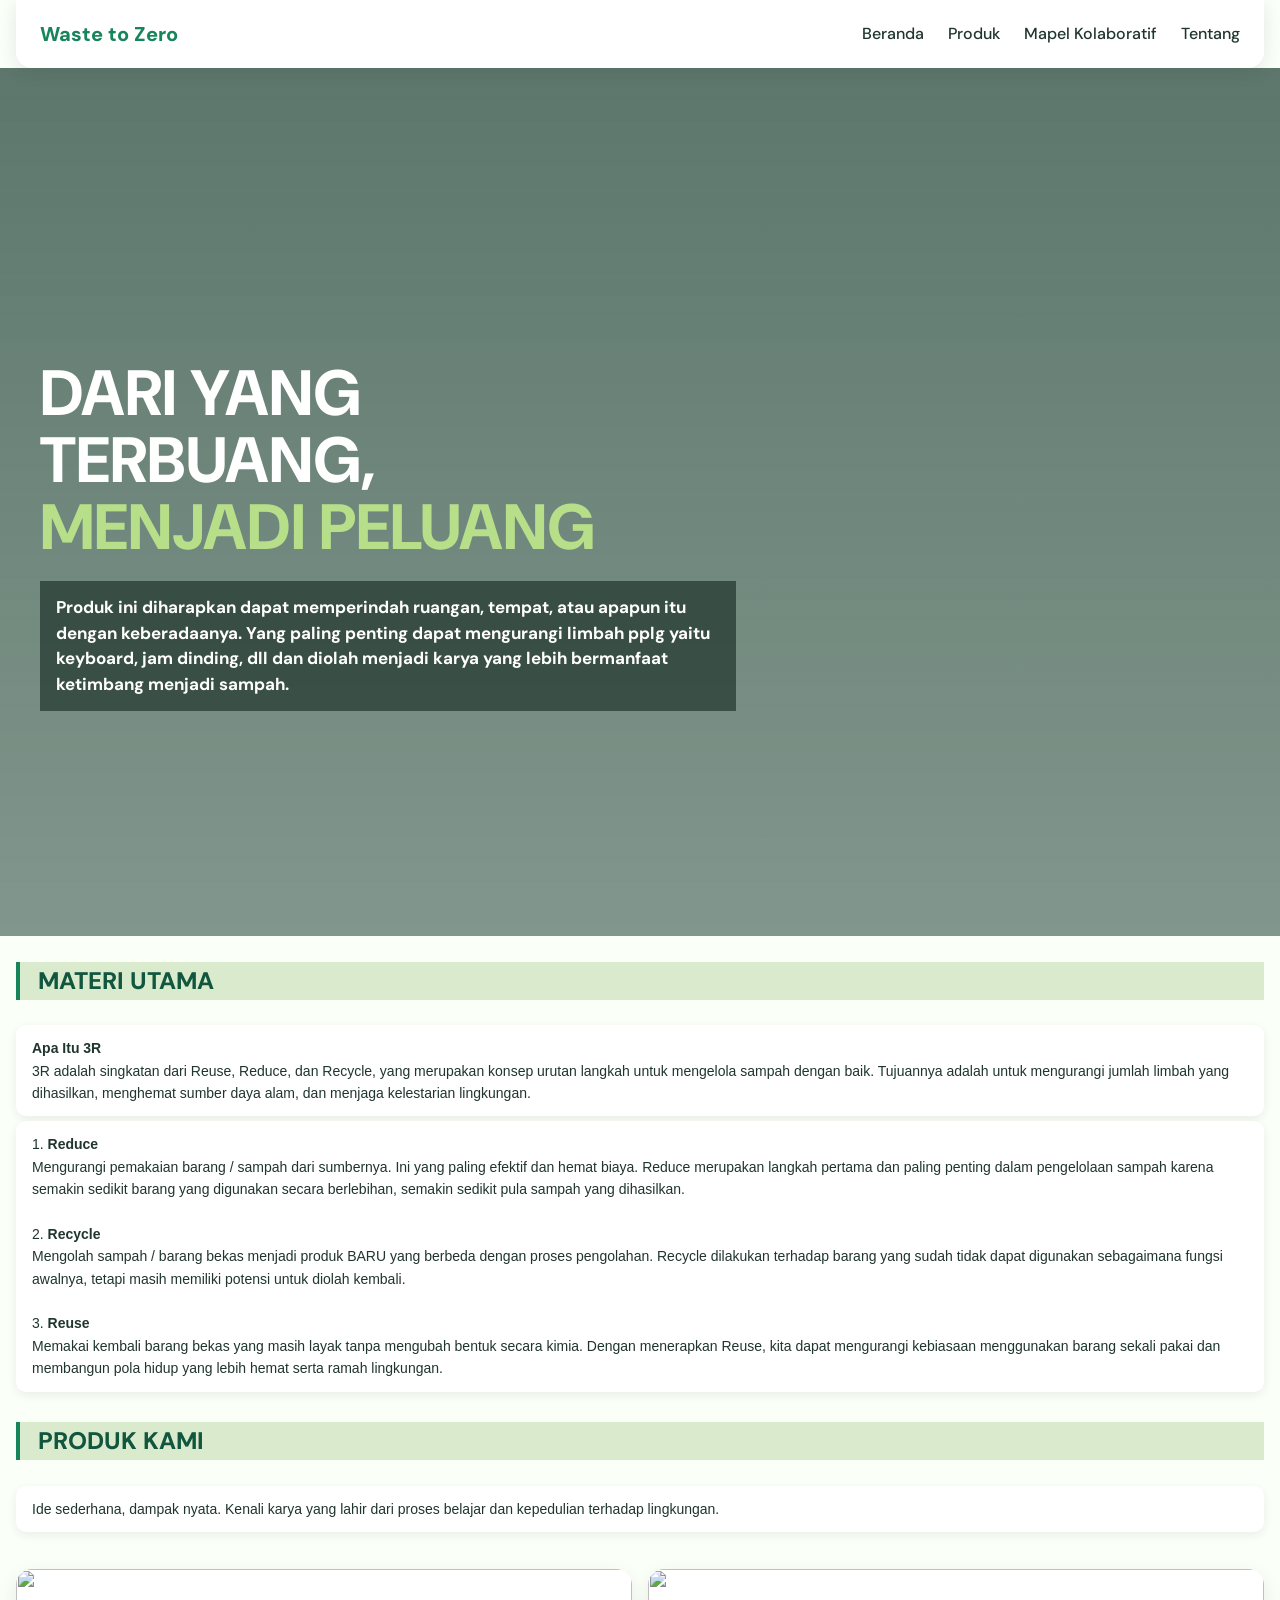
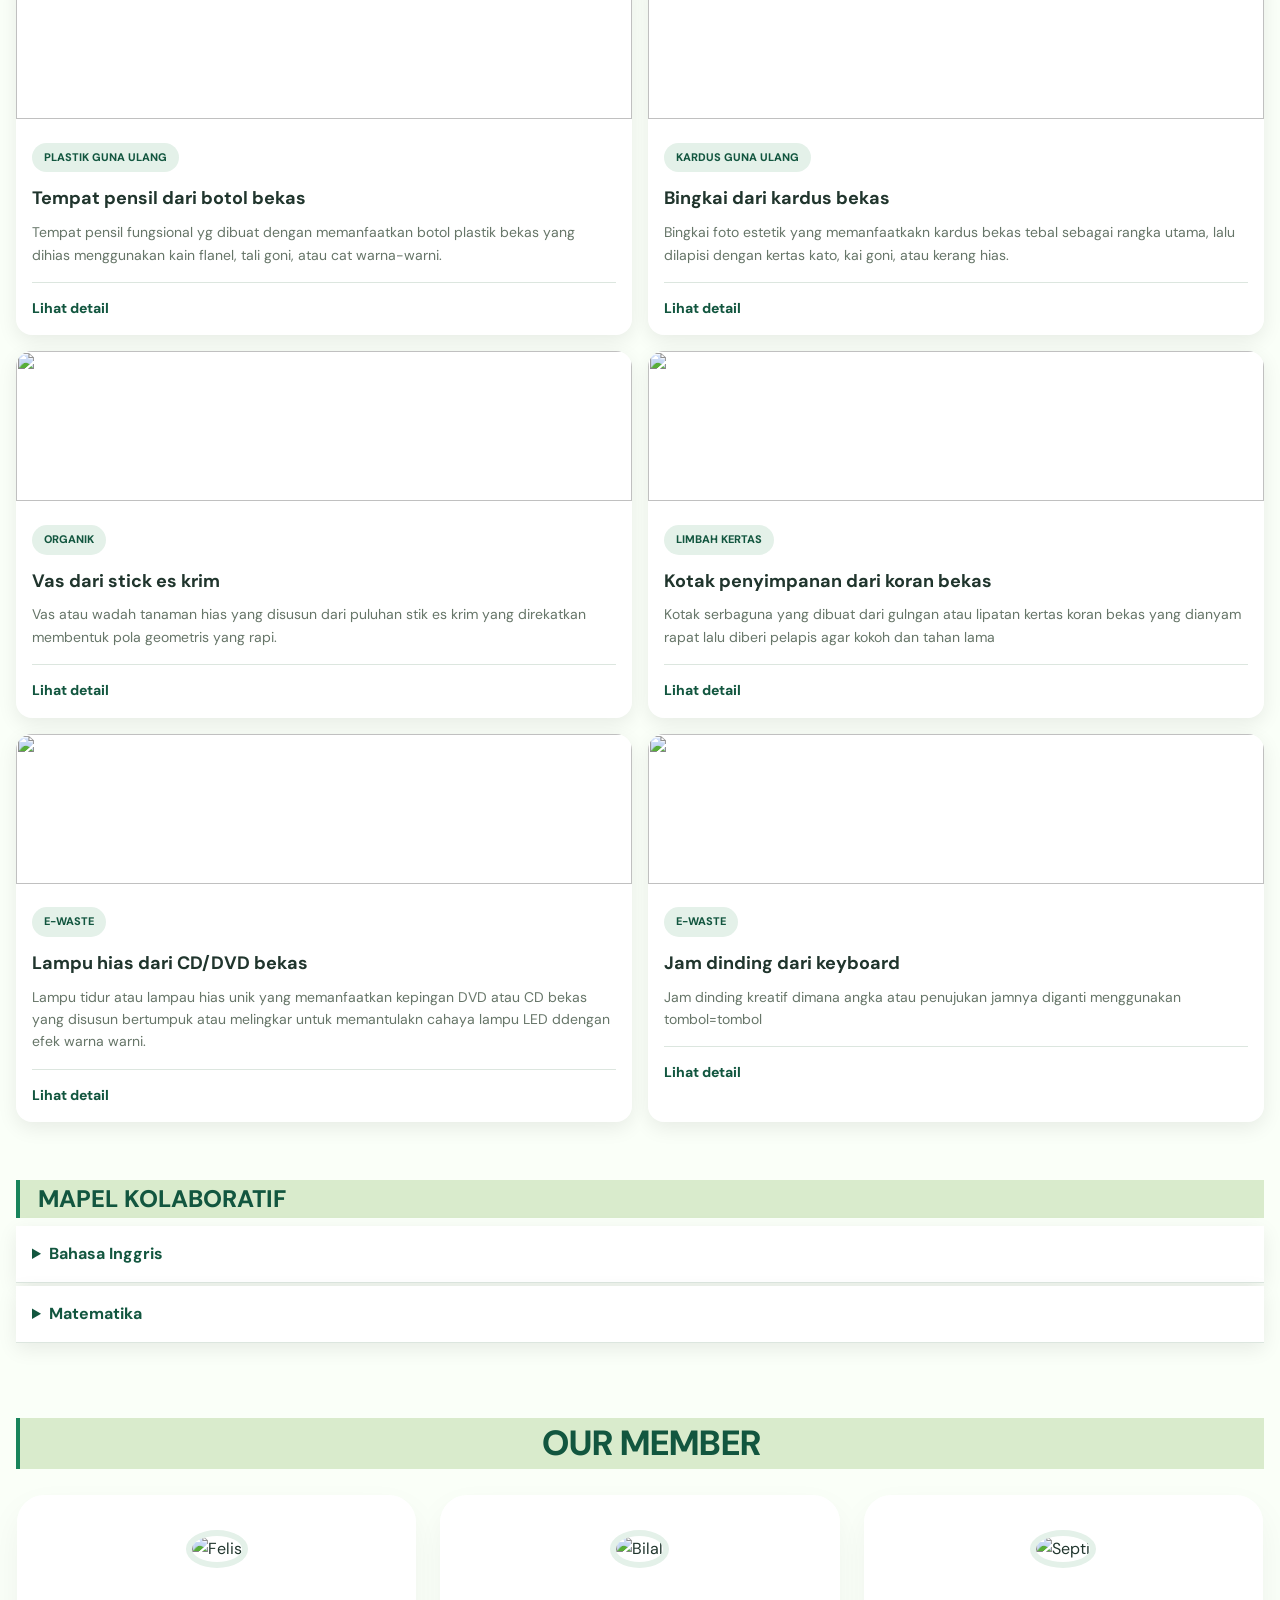
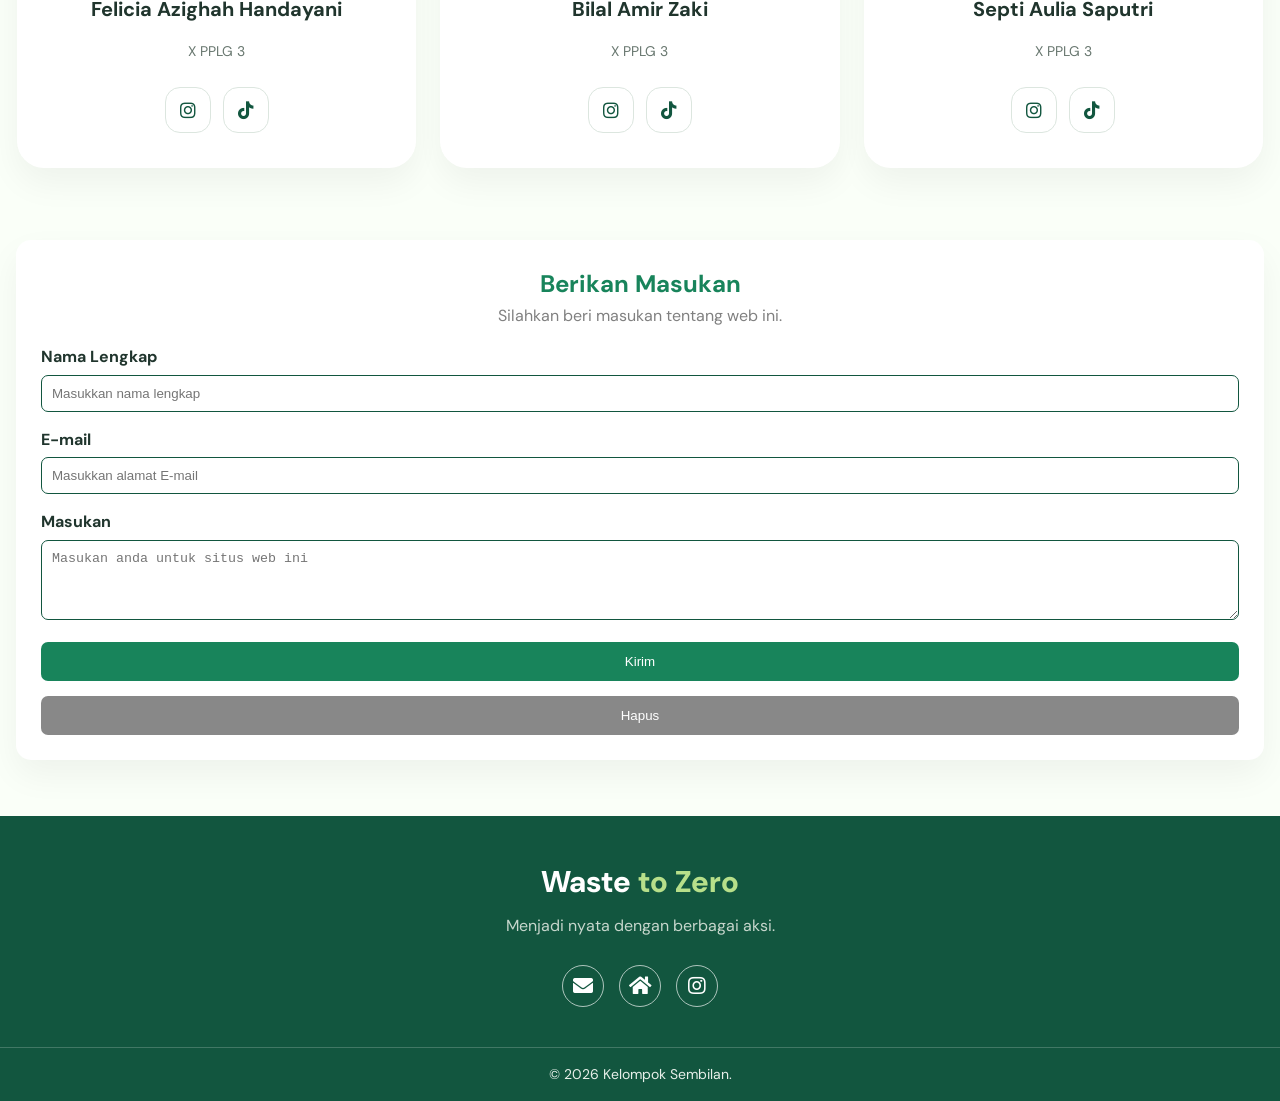
==== index.html @ c9c98bb6 "Add files via upload" ====
<!DOCTYPE html>
<html lang="en">
<head>
    <meta charset="UTF-8">
    <meta name="viewport" content="width=device-width, initial-scale=1.0">
    <title>Waste to Zero</title>
    <link rel="preconnect" href="https://fonts.googleapis.com">
    <link rel="preconnect" href="https://fonts.gstatic.com" crossorigin>
    <link href="https://fonts.googleapis.com/css2?family=DM+Sans:wght@400;500;600;700;800&display=swap" rel="stylesheet">
    <link rel="stylesheet" href="https://cdnjs.cloudflare.com/ajax/libs/font-awesome/5.15.4/css/all.min.css">
    <link rel="stylesheet" href="style.css">
</head>
<body>
    <header class="site-header">
        <div class="logo">Waste to Zero</div>
        <nav class="nav">
            <a href="#home" class="nav-link">Beranda</a>
            <a href="#product" class="nav-link">Produk</a>
            <a href="#collab" class="nav-link">Mapel Kolaboratif</a>
            <a href="#about" class="nav-link">Tentang</a>
        </nav>
    </header>
    <main id="home" class="hook">
        <h1><br>DARI YANG <br>TERBUANG,<br><span>MENJADI PELUANG</span></h1>
        <br><br>
        <p><b>
            Produk ini diharapkan dapat memperindah ruangan, tempat, atau apapun itu dengan keberadaanya. Yang paling penting dapat mengurangi limbah pplg yaitu keyboard, jam dinding, dll dan diolah menjadi karya yang lebih bermanfaat ketimbang menjadi sampah.</b>
        </p>
        <br><br>
    </main>
    <br>
    <div>
        <div>
            <h1 class="titles">Materi utama</h1><br>
            <div class="tigaer-text-border">
                <dt><b>Apa Itu 3R</b></dt>
                <dd>3R adalah singkatan dari Reuse, Reduce, dan Recycle, yang merupakan konsep urutan langkah untuk mengelola sampah dengan baik. Tujuannya adalah untuk mengurangi jumlah limbah yang dihasilkan, menghemat sumber daya alam, dan menjaga kelestarian lingkungan.</dd>
            </div>
        </div>
        <div class="tigaer-text-border">
            <ol>
                <li><b>Reduce</b>
                    <p>Mengurangi pemakaian barang / sampah dari sumbernya. Ini yang paling efektif dan hemat biaya. Reduce merupakan langkah pertama dan paling penting dalam pengelolaan sampah karena semakin sedikit barang yang digunakan secara berlebihan, semakin sedikit pula sampah yang dihasilkan.</p>
                </li>
                <br>
                <li><b>Recycle</b>
                    <p>Mengolah sampah / barang bekas menjadi produk BARU yang berbeda dengan proses pengolahan. Recycle dilakukan terhadap barang yang sudah tidak dapat digunakan sebagaimana fungsi awalnya, tetapi masih memiliki potensi untuk diolah kembali.</p>
                </li>
                <br>
                <li><b>Reuse</b>
                   <p> Memakai kembali barang bekas yang masih layak tanpa mengubah bentuk secara kimia. Dengan menerapkan Reuse, kita dapat mengurangi kebiasaan menggunakan barang sekali pakai dan membangun pola hidup yang lebih hemat serta ramah lingkungan.</p>
                </li>
            </ol>
        </div>
    </div><br>
    
    <h1 class="titles">Produk kami</h1><br>
    <p class="tigaer-text-border">Ide sederhana, dampak nyata. Kenali karya yang lahir dari proses belajar dan kepedulian terhadap lingkungan.</p>
    <div id="product" class="produk">
            <div class="kartu">
                <img class="foto" src="assets/images/WhatsApp Image 2026-11-05 at 10.11.34.jpeg" alt="">
                <div class="isi">
                    <span class="label">Plastik guna ulang</span>
                    <h2>Tempat pensil dari botol bekas</h2>
                    <p>Tempat pensil fungsional yg dibuat dengan memanfaatkan botol plastik bekas yang dihias menggunakan kain flanel, tali goni, atau cat warna-warni.</p>
                    <a href="#pensil" class="open-btn">Lihat detail</a>
                </div>
            </div>
            <div id="pensil" class="overlay">
            <div class="popup-window">
                <h2>Tempat Pensil dari Botol Bekas</h2>
                <p>Tempat pensil fungsional yang dibuat dari botol plastik bekas, lalu dihias dengan kertas warna, kain flanel, tali goni, atau cat warna-warni.</p>
                <h3>A. Alat</h3>
                <p>Gunting dan penggaris.</p>
                <h3>B. Bahan</h3>
                <p>Botol plastik bekas, kertas warna, dan lem.</p>
                <h3>C. Langkah Kerja</h3>
                <ol>
                    <li>Cuci botol hingga bersih.</li>
                    <li>Potong botol sesuai ukuran tempat pensil.</li>
                    <li>Lapisi botol dengan kertas warna.</li>
                    <li>Hias sesuai keinginan. Tempat pensil siap digunakan.</li>
                </ol>
                <h3>D. Rincian Biaya</h3>
                <table class="cost-table">
                    <tr><th>Jenis</th><th>Item</th><th>Harga</th></tr>
                    <tr><td>Alat</td><td>Gunting</td><td>Rp 0</td></tr>
                    <tr><td>Alat</td><td>Penggaris</td><td>Rp 0</td></tr>
                    <tr><td colspan="2">Total alat</td><td>Rp 0</td></tr>
                    <tr><td>Bahan</td><td>Botol plastik bekas</td><td>Rp 0</td></tr>
                    <tr><td>Bahan</td><td>Kertas warna</td><td>Rp 2.000</td></tr>
                    <tr><td>Bahan</td><td>Lem</td><td>Rp 3.000</td></tr>
                    <tr><td colspan="2">Total bahan</td><td>Rp 5.000</td></tr>
                </table>
                <table class="cost-table">
                    <tr><th>Estimasi</th><th>Harga</th></tr>
                    <tr><td>Alat</td><td>Rp 5.000</td></tr>
                    <tr><td>Bahan</td><td>Rp 5.000</td></tr>
                    <tr><td>Total modal</td><td>Rp 10.000</td></tr>
                    <tr><td>Harga jual</td><td>Rp 15.000</td></tr>
                    <tr><td>Laba</td><td>Rp 5.000</td></tr>
                </table>
                <a href="#product" class="close-text">Tutup</a>
                <a href="#product" class="close-btn" aria-label="Tutup">&times;</a>
            </div>
        </div>

        <div class="kartu">
            <img class="foto" src="assets/images/WhatsApp Image 2026-11-05 at 10.11.35.jpeg" alt="">
            <div class="isi">
                <span class="label">Kardus guna ulang</span>
                <h2>Bingkai dari kardus bekas</h2>
                <p>Bingkai foto estetik yang memanfaatkakn kardus bekas tebal sebagai rangka utama, lalu dilapisi dengan kertas kato, kai goni, atau kerang hias.</p>
                <a href="#bingkai">Lihat detail</a>
            </div>
        </div>
        <div id="bingkai" class="overlay">
            <div class="popup-window">
                <h2>Bingkai Foto dari Kardus Bekas</h2>
                <p>Bingkai foto estetik dengan kardus bekas tebal sebagai rangka, yang dapat dilapisi kertas kado atau kertas warna, kain goni, maupun hiasan lainnya.</p>
                <h3>A. Alat</h3>
                <p>Gunting, penggaris, dan pensil.</p>
                <h3>B. Bahan</h3>
                <p>Kardus bekas, kertas warna, lem, dan plastik bening bekas.</p>
                <h3>C. Langkah Kerja</h3>
                <ol>
                    <li>Gambar bentuk bingkai pada kardus, lalu potong sesuai pola.</li>
                    <li>Buat lubang di bagian tengah untuk foto.</li>
                    <li>Lapisi bingkai dengan kertas warna.</li>
                    <li>Pasang plastik bening dan foto. Bingkai siap digunakan.</li>
                </ol>
                <h3>D. Rincian Biaya</h3>
                <table class="cost-table">
                    <tr><th>Jenis</th><th>Item</th><th>Harga</th></tr>
                    <tr><td>Alat</td><td>Gunting</td><td>Rp 0</td></tr>
                    <tr><td>Alat</td><td>Penggaris</td><td>Rp 0</td></tr>
                    <tr><td>Alat</td><td>Pensil</td><td>Rp 0</td></tr>
                    <tr><td colspan="2">Total alat</td><td>Rp 0</td></tr>
                    <tr><td>Bahan</td><td>Kardus bekas</td><td>Rp 0</td></tr>
                    <tr><td>Bahan</td><td>Kertas warna</td><td>Rp 2.000</td></tr>
                    <tr><td>Bahan</td><td>Lem</td><td>Rp 3.000</td></tr>
                    <tr><td>Bahan</td><td>Plastik bekas</td><td>Rp 0</td></tr>
                    <tr><td colspan="2">Total bahan</td><td>Rp 5.000</td></tr>
                </table>
                <table class="cost-table">
                    <tr><th>Estimasi</th><th>Harga</th></tr>
                    <tr><td>Alat</td><td>Rp 5.000</td></tr>
                    <tr><td>Bahan</td><td>Rp 5.000</td></tr>
                    <tr><td>Total modal</td><td>Rp 10.000</td></tr>
                    <tr><td>Harga jual</td><td>Rp 15.000</td></tr>
                    <tr><td>Laba</td><td>Rp 5.000</td></tr>
                </table>
                <a href="#product" class="close-text">Tutup</a>
                <a href="#product" class="close-btn" aria-label="Tutup">&times;</a>
            </div>
        </div>
    
        <div class="kartu">
            <img class="foto" src="assets/images/WhatsApp Image 2026-11-05 at 10.11.36.jpeg" alt="">
            <div class="isi">
                <span class="label">organik</span>
                <h2>Vas dari stick es krim</h2>
                <p>Vas atau wadah tanaman hias yang disusun dari puluhan stik es krim yang direkatkan membentuk pola geometris yang rapi.</p>
                <a href="#stik">Lihat detail</a>
            </div>
        </div>
        <div id="stik" class="overlay">
            <div class="popup-window">
                <h2>Vas Bunga dari Stik Es Krim</h2>
                <p>Wadah tanaman hias yang dihias dengan stik es krim bekas, disusun berjajar membentuk pola rapi pada kaleng atau gelas bekas.</p>
                <h3>A. Alat</h3>
                <p>Gunting, lem tembak, penggaris, dan kuas.</p>
                <h3>B. Bahan</h3>
                <p>Stik es krim bekas, kaleng kecil atau gelas plastik bekas, cat warna, pita hias (opsional), dan lem tembak.</p>
                <h3>C. Langkah Kerja</h3>
                <ol>
                    <li>Bersihkan stik es krim dan wadah bekas.</li>
                    <li>Potong stik sesuai ukuran wadah jika diperlukan.</li>
                    <li>Tempel stik berjajar mengelilingi bagian luar wadah dengan lem.</li>
                    <li>Warnai dan hias pot, lalu tunggu hingga lem dan cat mengering.</li>
                </ol>
                <h3>D. Rincian Biaya</h3>
                <table class="cost-table">
                    <tr><th>Jenis</th><th>Item</th><th>Harga</th></tr>
                    <tr><td>Alat</td><td>Gunting, lem tembak, penggaris, kuas</td><td>Rp 0</td></tr>
                    <tr><td colspan="2">Total alat</td><td>Rp 0</td></tr>
                    <tr><td>Bahan</td><td>Stik es krim bekas</td><td>Rp 0</td></tr>
                    <tr><td>Bahan</td><td>Kaleng/gelas bekas</td><td>Rp 2.000</td></tr>
                    <tr><td>Bahan</td><td>Lem</td><td>Rp 3.000</td></tr>
                    <tr><td>Bahan</td><td>Plastik bening bekas</td><td>Rp 0</td></tr>
                    <tr><td colspan="2">Total bahan</td><td>Rp 5.000</td></tr>
                </table>
                <table class="cost-table">
                    <tr><th>Estimasi</th><th>Harga</th></tr>
                    <tr><td>Alat</td><td>Rp 3.000</td></tr>
                    <tr><td>Bahan</td><td>Rp 5.000</td></tr>
                    <tr><td>Total modal</td><td>Rp 8.000</td></tr>
                    <tr><td>Harga jual</td><td>Rp 15.000</td></tr>
                    <tr><td>Laba</td><td>Rp 7.000</td></tr>
                </table>
                <a href="#product" class="close-text">Tutup</a>
                <a href="#product" class="close-btn" aria-label="Tutup">&times;</a>
            </div>
        </div>

        <div class="kartu">
            <img class="foto" src="assets/images/WhatsApp Image 2026-11-05 at 10.11.35 (1).jpeg" alt="">
            <div class="isi">
                <span class="label">limbah kertas</span>
                <h2>Kotak penyimpanan dari koran bekas</h2>
                <p>Kotak serbaguna yang dibuat dari gulngan atau lipatan kertas koran bekas yang dianyam rapat lalu diberi pelapis agar kokoh dan tahan lama</p>
                <a href="#koran">Lihat detail</a>
            </div>
        </div>
        <div id="koran" class="overlay">
            <div class="popup-window">
                <h2>Kotak Penyimpanan dari Koran Bekas</h2>
                <p>Kotak serbaguna dari gulungan koran bekas yang dianyam rapat dan dilapisi agar kokoh dan tahan lama.</p>
                <h3>A. Alat</h3>
                <p>Gunting, penggaris, lem tembak, dan kuas.</p>
                <h3>B. Bahan</h3>
                <p>Koran bekas, lem putih, cat atau pernis, dan karton bekas untuk alas.</p>
                <h3>C. Langkah Kerja</h3>
                <ol>
                    <li>Potong koran menjadi beberapa bagian, lalu gulung menjadi stik kecil.</li>
                    <li>Susun dan anyam gulungan koran hingga membentuk kotak.</li>
                    <li>Rekatkan bagian-bagiannya dan pasang alas dari karton.</li>
                    <li>Lapisi dengan cat atau pernis, lalu keringkan.</li>
                </ol>
                <h3>D. Rincian Biaya</h3>
                <table class="cost-table">
                    <tr><th>Jenis</th><th>Item</th><th>Harga</th></tr>
                    <tr><td>Alat</td><td>Gunting</td><td>Rp 0</td></tr>
                    <tr><td>Alat</td><td>Kuas</td><td>Rp 0</td></tr>
                    <tr><td>Alat</td><td>Penggaris</td><td>Rp 0</td></tr>
                    <tr><td>Alat</td><td>Lem tembak</td><td>Rp 3.000</td></tr>
                    <tr><td colspan="2">Total alat</td><td>Rp 3.000</td></tr>
                    <tr><td>Bahan</td><td>Koran bekas</td><td>Rp 0</td></tr>
                    <tr><td>Bahan</td><td>Lem putih</td><td>Rp 2.000</td></tr>
                    <tr><td>Bahan</td><td>Cat</td><td>Rp 3.000</td></tr>
                    <tr><td>Bahan</td><td>Karton bekas</td><td>Rp 0</td></tr>
                    <tr><td colspan="2">Total bahan</td><td>Rp 5.000</td></tr>
                </table>
                <table class="cost-table">
                    <tr><th>Estimasi</th><th>Harga</th></tr>
                    <tr><td>Alat</td><td>Rp 3.000</td></tr>
                    <tr><td>Bahan</td><td>Rp 5.000</td></tr>
                    <tr><td>Total modal</td><td>Rp 8.000</td></tr>
                    <tr><td>Harga jual</td><td>Rp 15.000</td></tr>
                    <tr><td>Laba</td><td>Rp 7.000</td></tr>
                </table>
                <a href="#product" class="close-text">Tutup</a>
                <a href="#product" class="close-btn" aria-label="Tutup">&times;</a>
            </div>
        </div>
            
        <div class="kartu">
            <img class="foto" src="assets/images/dvd.jpg" alt="">
            <div class="isi">
                <span class="label">E-Waste</span>
                    <h2>Lampu hias dari CD/DVD bekas</h2>
                    <p>Lampu tidur atau lampau hias unik yang memanfaatkan kepingan DVD atau CD bekas yang disusun bertumpuk atau melingkar untuk memantulakn cahaya lampu LED ddengan efek warna warni.</p>
                    <a href="#dvd">Lihat detail</a>
            </div>
        </div>
        <div id="dvd" class="overlay">
            <div class="popup-window">
                <h2>Lampu Hias dari CD/DVD Bekas</h2>
                <p>Lampu hias yang memanfaatkan kepingan CD/DVD bekas untuk memantulkan cahaya lampu LED dengan efek warna-warni.</p>
                <h3>A. Alat</h3>
                <p>Gunting, penggaris, lem tembak, obeng, dan tang.</p>
                <h3>B. Bahan</h3>
                <p>Lampu LED USB berdaya rendah, kabel USB, kardus bekas, dan CD/DVD bekas.</p>
                <h3>C. Langkah Kerja</h3>
                <ol>
                    <li>Bersihkan CD/DVD, lalu susun menjadi bentuk lampu hias.</li>
                    <li>Rekatkan susunan CD/DVD dengan lem tembak.</li>
                    <li>Buat alas dari kardus bekas agar lampu berdiri kokoh.</li>
                    <li>Pasang lampu LED USB di bagian tengah atau belakang, rapikan kabel, lalu uji lampu.</li>
                </ol>
                <h3>D. Rincian Biaya</h3>
                <table class="cost-table">
                    <tr><th>Jenis</th><th>Item</th><th>Harga</th></tr>
                    <tr><td>Alat</td><td>Gunting</td><td>Rp 0</td></tr>
                    <tr><td>Alat</td><td>Obeng</td><td>Rp 0</td></tr>
                    <tr><td>Alat</td><td>Tang</td><td>Rp 0</td></tr>
                    <tr><td>Alat</td><td>Penggaris</td><td>Rp 0</td></tr>
                    <tr><td>Alat</td><td>Lem tembak</td><td>Rp 3.000</td></tr>
                    <tr><td colspan="2">Total alat</td><td>Rp 3.000</td></tr>
                    <tr><td>Bahan</td><td>Lampu USB</td><td>Rp 10.000</td></tr>
                    <tr><td>Bahan</td><td>Kabel USB</td><td>Rp 10.000</td></tr>
                    <tr><td>Bahan</td><td>Kardus</td><td>Rp 0</td></tr>
                    <tr><td>Bahan</td><td>CD/DVD bekas</td><td>Rp 0</td></tr>
                    <tr><td colspan="2">Total bahan</td><td>Rp 20.000</td></tr>
                </table>
                <table class="cost-table">
                    <tr><th>Estimasi</th><th>Harga</th></tr>
                    <tr><td>Alat</td><td>Rp 3.000</td></tr>
                    <tr><td>Bahan</td><td>Rp 20.000</td></tr>
                    <tr><td>Total modal</td><td>Rp 25.000</td></tr>
                    <tr><td>Harga jual</td><td>Rp 40.000</td></tr>
                    <tr><td>Laba</td><td>Rp 15.000</td></tr>
                </table>
                <a href="#product" class="close-text">Tutup</a>
                <a href="#product" class="close-btn" aria-label="Tutup">&times;</a>
            </div>
        </div>

        <div class="kartu">
            <img class="foto" src="assets/images/jam.jpg" alt="">
            <div class="isi">
                <span class="label">E-Waste</span>
                    <h2>Jam dinding dari keyboard</h2>
                    <p>Jam dinding kreatif dimana angka atau penujukan jamnya diganti menggunakan tombol=tombol </p>
                    <a href="#jam">Lihat detail</a>
            </div>
        </div>
    </div>
    <div id="jam" class="overlay">
        <div class="popup-window">
            <h2>Jam Dinding dari Keyboard Bekas</h2>
            <p>Jam dinding kreatif yang menggunakan tombol-tombol (keycaps) dari keyboard bekas sebagai penanda angka pada jam.</p>
            <h3>A. Alat</h3>
            <p>Obeng, lem tembak, bor mini atau solder panas, gunting, dan penggaris.</p>
            <h3>B. Bahan</h3>
            <p>Keyboard bekas, jam dinding bekas atau mesinnya, LED strip putih kecil, dan baterai AA.</p>
            <h3>C. Langkah Kerja</h3>
            <ol>
                <li>Bongkar keyboard dan lepaskan 12 keycap. Gunakan Esc untuk angka 9, F1 untuk 12, F2 untuk 1, dan seterusnya hingga F11 untuk 11.</li>
                <li>Siapkan papan jam dan pasang mesin jam di bagian tengah.</li>
                <li>Bagi lingkaran jam menjadi 12 bagian dan tandai posisinya.</li>
                <li>Tempelkan keycap sesuai posisi angka menggunakan lem tembak.</li>
                <li>(Opsional) Pasang LED strip di bagian dalam dan sambungkan ke baterai.</li>
                <li>Pasang jarum jam, uji, dan rapikan bagian belakang.</li>
            </ol>
            <h3>D. Rincian Biaya</h3>
            <table class="cost-table">
                <tr><th>Jenis</th><th>Item</th><th>Harga</th></tr>
                <tr><td>Alat</td><td>Solder</td><td>Rp 15.000</td></tr>
                <tr><td>Alat</td><td>Obeng</td><td>Rp 0</td></tr>
                <tr><td>Alat</td><td>Tang</td><td>Rp 0</td></tr>
                <tr><td>Alat</td><td>Penggaris</td><td>Rp 0</td></tr>
                <tr><td>Alat</td><td>Lem tembak</td><td>Rp 0</td></tr>
                <tr><td colspan="2">Total alat</td><td>Rp 15.000</td></tr>
                <tr><td>Bahan</td><td>Keyboard bekas</td><td>Rp 0</td></tr>
                <tr><td>Bahan</td><td>Jam bekas</td><td>Rp 0</td></tr>
                <tr><td>Bahan</td><td>LED strip</td><td>Rp 10.000</td></tr>
                <tr><td>Bahan</td><td>Baterai AA</td><td>Rp 10.000</td></tr>
                <tr><td colspan="2">Total bahan</td><td>Rp 20.000</td></tr>
            </table>
            <table class="cost-table">
                <tr><th>Estimasi</th><th>Harga</th></tr>
                <tr><td>Alat</td><td>Rp 15.000</td></tr>
                <tr><td>Bahan</td><td>Rp 20.000</td></tr>
                <tr><td>Total modal</td><td>Rp 35.000</td></tr>
                <tr><td>Harga jual</td><td>Rp 45.000</td></tr>
                <tr><td>Laba</td><td>Rp 15.000</td></tr>
            </table>
            <a href="#product" class="close-text">Tutup</a>
            <a href="#product" class="close-btn" aria-label="Tutup">&times;</a>
            </div>
        </div><br>

    <section id="collab">
        <div>
            <h1 class="titles">Mapel Kolaboratif</h1>
            <div class="mapel">
                <details>
                    <summary>Bahasa Inggris</summary>
                    <p>> Mapel kolaboratif Bahasa Inggris, masing masing anggota menulis Explanation Text.</p>
                    <a href="mapel/inggris/index.html" style="color: skyblue;">details</a>
                </details>
                <details>
                    <summary>Matematika</summary>
                    <p>> Mapel kolaboratif Matematika, masing masing anggota menghitung harga.</p>
                    <a href="mapel/mtk/index.html" style="color: violet;">details</a>
                </details>
            </div>
        </div>
    </section>

    <section id="about" class="member-section">
        <h1 class="titles">Our member</h1><br>      
        <div class="member-container">
            <div class="member-card">
                <img src="assets/images/felicia.jpeg" alt="Felis" class="profile">
                <h3>Felicia Azighah Handayani</h3>
                <p>X PPLG 3</p>
                <div class="social-links">
                    <a href="https://instagram.com/__felici4aaa"><i class="fab fa-instagram"></i></a>
                    <a href="https://tiktok.com"><i class="fab fa-tiktok"></i></a>
                </div>
            </div>

            <div class="member-card">
                <img src="assets/images/bilal.jpeg" alt="Bilal" class="profile">
                <h3>Bilal Amir Zaki</h3>
                <p>X PPLG 3</p>
                <div class="social-links">
                    <a href="https://instagram.com/requiem.me_"><i class="fab fa-instagram"></i></a>
                    <a href="https://tiktok.com"><i class="fab fa-tiktok"></i></a>
                </div>
            </div>

            <div class="member-card">
                <img src="assets/images/septi.jpeg" alt="Septi" class="profile">
                <h3>Septi Aulia Saputri</h3>
                <p>X PPLG 3</p>
                <div class="social-links">
                    <a href="https://instagram.com/cptiaulia_"><i class="fab fa-instagram"></i></a>
                    <a href="https://tiktok.com"><i class="fab fa-tiktok"></i></a>
                </div>
            </div>
        </div>
    </section>
    <section>
        <div class="container">
        <h1>Berikan Masukan</h1>
        <p>Silahkan beri masukan tentang web ini.</p>

        <form>
            <label>Nama Lengkap</label>
            <input type="text" placeholder="Masukkan nama lengkap">

            <label>E-mail</label>
            <input type="email" placeholder="Masukkan alamat E-mail">

            <label>Masukan</label>
            <textarea placeholder="Masukan anda untuk situs web ini"></textarea>

            <button type="submit">Kirim</button>
            <button type="reset" class="reset">Hapus</button>
        </form>
    </div>
    </section>
    <footer class="footer">
        <div class="footer-content">
            <h2>Waste <span>to Zero</span></h2>
            <p>Menjadi nyata dengan berbagai aksi.</p>
            <div class="footer-social">
                <a href="mailto:karakidahanto14@gmail.com"><i class="fas fa-envelope"></i></a>
                <a href="#home"><i class="fas fa-home" aria-hidden="true"></i></a>
                <a href="https://instagram.com/requiem.me_"><i class="fab fa-instagram"></i></a>
            </div>
        </div>
        
        <div class="footer-bottom">
            <p>&copy; 2026 Kelompok Sembilan.</p>
        </div>
    </footer>
</body>
</html>
---- style.css ----
:root {
    --color-ink: #20352d;
    --color-green: #18845b;
    --color-green-dark: #12563f;
    --color-mint: #e4f1e9;
    --color-page: #fafff8;
    --color-muted: #68776f;
    --color-border: #dce6df;
    --color-white: #ffffff;
}

* {
    margin: 0;
    padding: 0;
    box-sizing: border-box;
}

@keyframes fade-up {
    from {
        opacity: 0;
        transform: translateY(22px);
    }

    to {
        opacity: 1;
        transform: translateY(0);
    }
}

@keyframes fade-down {
    from {
        opacity: 0;
        transform: translateY(-18px);
    }

    to {
        opacity: 1;
        transform: translateY(0);
    }
}

@keyframes fade-in {
    from {
        opacity: 0;
    }

    to {
        opacity: 1;
    }
}

html {
    scroll-behavior: smooth;
}

.titles {
    color: var(--color-green-dark);
    border-left: 4px solid var(--color-green);
    padding: 4px 0 4px 18px;
    text-transform: uppercase;
    font-size: 24px;
    line-height: 1.25;
    font-weight: 800;
    background-color: #8fbd694D;
}

/* Header */
.site-header {
    position: sticky;
    top: 0;
    z-index: 1000;
    display: flex;
    justify-content: space-between;
    align-items: center;
    padding: 18px 24px;
    background-color: var(--color-white);
    border-radius: 0 0 16px 16px;
    box-shadow: 0 4px 18px rgba(32, 53, 45, 0.1);
    animation: fade-down 0.7s ease-out both;
}

.logo {
    font-size: 24px;
    font-weight: bold;
    color: var(--color-green);
}

.nav .nav-link {
    text-decoration: none;
    color: var(--color-ink);
    margin-left: 20px;
    font-weight: 500;
    transition: color 0.3s ease;
}

.nav .nav-link:hover {
    color: var(--color-green);
}

/* latar belakang */
.hook {
    width: calc(100% + 32px);
    margin-left: -16px;
    min-height: calc(100svh - 32px);
    display: flex;
    flex-direction: column;
    justify-content: center;
    gap: 20px;
    padding: 64px 40px;
    color: white;
    background-image:
        linear-gradient(rgba(18, 54, 41, 0.68), rgba(18, 54, 41, 0.52)),
        url(assets/images/hook_bg.jpg);
    background-position: bottom;
    background-size: cover;
    animation: fade-in 1s ease-out both;
}

.hook > br {
    display: none;
}

.hook h1 {
    font-size: 64px;
    line-height: 1.05;
    font-weight: 800;
    animation: fade-up 0.8s 0.12s ease-out both;
}

.hook span {
    color: #b7df8a;
}

.hook p {
    font-size: 17px;
    line-height: 1.7;
    line-height: 150%;
    max-width: 58ch;
    padding: 14px 16px;
    background-color: rgba(15, 35, 27, 0.58);
    transition: background-color 0.5s ease;
    animation: fade-up 0.8s 0.28s ease-out both;
}

/* Materi */
.tigaer {
    display: flex;
    justify-content: space-between;
}

.tigaer-text-border {
    list-style-position: inside;
    padding: 12px 16px;
    background-color: var(--color-white);
    font-family: sans-serif;
    font-size: 14px;
    margin-bottom: 5px;
    border-radius: 10px;
    box-shadow: 0 3px 10px rgba(32, 53, 45, 0.08);
    animation: fade-up 0.7s ease-out both;
}

body {
    padding: 0px 16px;
    background: var(--color-page);
    color: var(--color-ink);
    font-family: "DM Sans", "Segoe UI", sans-serif;
    line-height: 1.6;
}

.titles {
    animation: fade-up 0.65s ease-out both;
}

/* navbar */
.navbar {
    display: flex;
    justify-content: space-between;
    align-items: center;
    background: var(--color-white);
    border-radius: 16px;
    padding: 14px 16px 14px 28px;
    box-shadow: 0 6px 20px rgba(0, 0, 0, 0.08);
}
.logo { font-weight: 800; font-size: 20px; }
.menu-btn {
    width: 52px;
    height: 52px;
    border: none;
    border-radius: 16px;
    background: var(--color-mint);
    color: var(--color-green-dark);
    font-size: 26px;
}
.menu {
    display: none;
    margin-top: 8px;
    padding: 8px 20px;
    background: #fff;
    border-radius: 20px;
}
.menu.open { display: block; }
.menu a {
    display: block;
    padding: 10px 0;
    color: var(--color-green-dark);
    font-weight: 700;
    text-decoration: none;
}

/* judul */
.garis { width: 78px; height: 6px; background: #8fbd69; border-radius: 3px; margin: 16px 0; }

/* kartu */
.produk { display: grid; grid-template-columns: 1fr 1fr; gap: 16px; padding: 32px 0; }
.kartu {
    background: var(--color-white);
    border-radius: 16px;
    overflow: hidden;
    box-shadow: 0 6px 20px rgba(0, 0, 0, 0.08);
    animation: fade-up 0.7s ease-out both;
}

.kartu:hover {
    transform: translateY(-6px);
    box-shadow: 0 14px 28px rgba(32, 53, 45, 0.14);
}

.mapel details {
    animation: fade-up 0.65s ease-out both;
}

.mapel details:nth-child(2) {
    animation-delay: 0.12s;
}
.foto {
    width: 100%;
    height: 150px;
    object-fit: cover;
}
.isi { padding: 16px; }
.label {
    display: inline-block;
    background: var(--color-mint);
    color: var(--color-green-dark);
    font-size: 11px;
    font-weight: 800;
    padding: 6px 12px;
    border-radius: 20px;
    text-transform: uppercase;
}
.kartu h2 { font-size: 18px; margin: 12px 0 8px; }
.kartu p { color: #667568; font-size: 14px; line-height: 1.6; margin: 0 0 16px; }
.kartu a {
    display: block;
    border-top: 1px solid var(--color-border);
    padding-top: 14px;
    color: var(--color-green-dark);
    font-weight: 800;
    font-size: 14px;
    text-decoration: none;
}

.overlay {
    position: fixed;
    z-index: 1100;
    top: 0;
    bottom: 0;
    left: 0;
    right: 0;
    background: rgba(0, 0, 0, 0.7);
    display: flex;
    justify-content: center;
    align-items: center;
    visibility: hidden;
    opacity: 0;
    transition: opacity 0.3s ease, visibility 0.3s ease;
}

.mapel {
    margin-top: 8px;
    line-height: 24px;
}

.mapel details {
    justify-content: space-between;
    background-color: white;
    padding: 16px;
    text-decoration: none;
    color: var(--color-green-dark);
    font-weight: 700;
    border-bottom: 1px solid var(--color-border);
    margin-bottom: 3px;
    box-shadow: 0 6px 20px rgba(0, 0, 0, 0.08);
}

.mapel p { color: #667568; font-size: 14px; line-height: 1.6;}

.mapel a {
    color: var(--color-green-dark);
}

/* Inner pop-up window box */
.popup-window {
    background: var(--color-white);
    padding: 30px;
    border-radius: 8px;
    width: 80%;
    max-width: 500px;
    max-height: 85vh;
    overflow-y: auto;
    position: relative;
    transform: scale(0.8);
    transition: transform 0.3s cubic-bezier(0.34, 1.56, 0.64, 1);
}

.popup-window h3 {
    margin: 20px 0 8px;
}

.popup-window ol,
.popup-window p {
    line-height: 1.6;
    margin-bottom: 12px;
}

.cost-table {
    width: 100%;
    border-collapse: collapse;
    margin: 10px 0 18px;
    font-size: 13px;
}

.cost-table th,
.cost-table td {
    padding: 8px;
    border: 1px solid var(--color-border);
    text-align: left;
}

.cost-table th {
    background: var(--color-mint);
}

.overlay:target {
    visibility: visible;
    opacity: 1;
}

.overlay:target .popup-window {
    transform: scale(1);
}

.close-btn {
    position: absolute;
    top: 15px;
    right: 20px;
    font-size: 30px;
    text-decoration: none;
    color: #333;
}

.close-text {
    color: #1E1E1E;
}

.member-section {
    padding: 72px 0;
    min-height: auto;
}

.member-container {
    display: flex;
    justify-content: center;
    gap: 24px;
    flex-wrap: wrap;
}

.member-card {
    background: var(--color-white);
    width: 32%;
    min-width: 280px;
    padding: 35px 20px;
    border-radius: 27px;
    text-align: center;
    box-shadow: 0 15px 35px rgba(0, 0, 0, 0.05);
    animation: fade-up 0.7s ease-out both;
}

.member-card:hover {
    transform: translateY(-8px);
}

.profile {
    width: 140px;
    height: 140px;
    border-radius: 50%;
    object-fit: cover;
    border: 6px solid var(--color-mint);
    margin-bottom: 25px;
}

.profile-placeholder {
    width: 140px;
    height: 140px;
    border-radius: 50%;
    border: 6px solid var(--color-mint);
    background: #0bb5ed;
    color: white;
    display: flex;
    align-items: center;
    justify-content: center;
    font-size: 35px;
    font-weight: bold;
    margin: 0 auto 25px;
}

.member-card h3 {
    color: var(--color-ink);
    font-size: 20px;
    margin-bottom: 15px;
}

.member-card p {
    color: var(--color-muted);
    font-size: 14px;
    margin-bottom: 25px;
}

.social-links {
    display: flex;
    justify-content: center;
    gap: 12px;
}

.social-links a {
    width: 46px;
    height: 46px;
    border: 1px solid var(--color-border);
    border-radius: 15px;
    display: flex;
    align-items: center;
    justify-content: center;
    color: var(--color-green-dark);
    text-decoration: none;
    font-size: 18px;
    transition: 0.3s;
}

.social-links a:hover {
    background: var(--color-green-dark);
    color: white;
    transform: translateY(-4px);
}

.member-section h1 {
    font-size: 35px;
    text-align: center;
}


.container {
    background-color: white;
    margin: auto;
    padding: 25px;
    box-shadow: 0 15px 35px rgba(0, 0, 0, 0.05);
    border-radius: 15px;
}

.container h1 {
    text-align: center;
    color: var(--color-green);
}

.container p {
    text-align: center;
    color: gray;
}

label {
    display: block;
    margin-top: 15px;
    font-weight: bold;
}

input, textarea {
    width: 100%;
    padding: 10px;
    margin-top: 5px;
    border: 1px solid var(--color-green-dark);
    border-radius: 7px;
    box-sizing: border-box;
}

textarea {
    height: 80px;
}

button {
    width: 100%;
    padding: 12px;
    margin-top: 15px;
    border: none;
    border-radius: 7px;
    background-color: var(--color-green);
    color: white;
    cursor: pointer;
}

button:hover {
    background-color: var(--color-green-dark);
}

.reset {
    background-color: #888;
}

.footer {
    width: calc(100% + 32px);
    margin-left: -16px;
    background: var(--color-green-dark);
    background-clip: padding-box;
    color: white;
    text-align: center;
    margin-top: 56px;
    border-radius: 0;
    overflow: hidden;
    animation: fade-in 0.8s ease-out both;
}

.footer-content {
    padding: 48px 24px 40px;
}

.footer-content h2 {
    font-size: 30px;
    line-height: 1.2;
    margin-bottom: 12px;
    font-weight: 800;
}

.footer-content h2 span {
    color: #b7df8a;
}

.footer-content p {
    color: #c6d6cc;
    max-width: 48ch;
    margin: 0 auto;
    line-height: 1.7;
}

.footer-social {
    display: flex;
    justify-content: center;
    gap: 15px;
    margin-top: 25px;
}

.footer-social a {
    color: white;
    font-size: 20px;
    text-decoration: none;
    width: 42px;
    height: 42px;
    border: 1px solid rgba(255, 255, 255, 0.65);
    border-radius: 50%;
    display: flex;
    justify-content: center;
    align-items: center;
    transition: 0.3s;
}

.footer-social a:hover {
  background: #b7df8a;
  border-color: #b7df8a;
  color: #18372b;
}

.footer-bottom {
    border-top: 1px solid rgba(255, 255, 255, 0.2);
}

.footer-bottom p {
    padding: 16px 20px;
    font-size: 14px;
    color: #e7efe9;
    line-height: 1.5;
}

@media (prefers-reduced-motion: reduce) {
    *,
    *::before,
    *::after {
        scroll-behavior: auto !important;
        animation-duration: 0.01ms !important;
        animation-iteration-count: 1 !important;
        transition-duration: 0.01ms !important;
    }
}
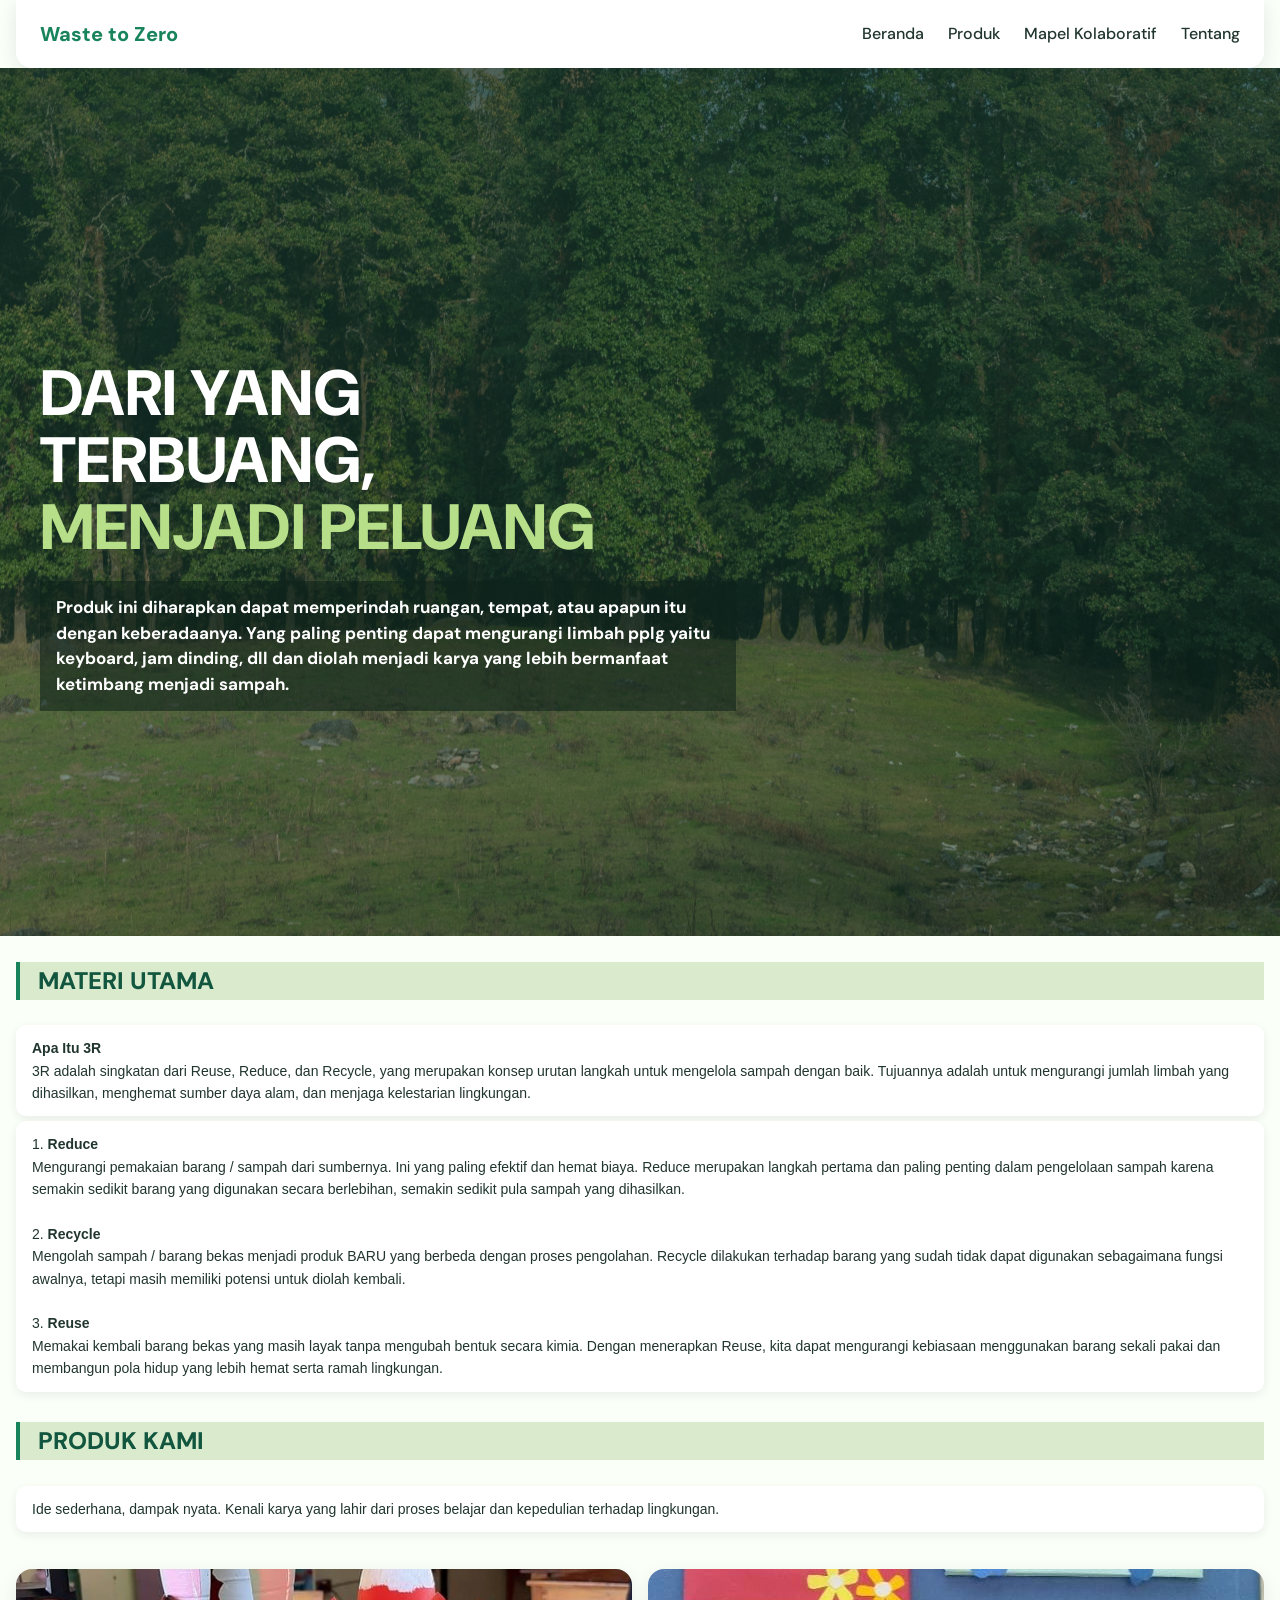
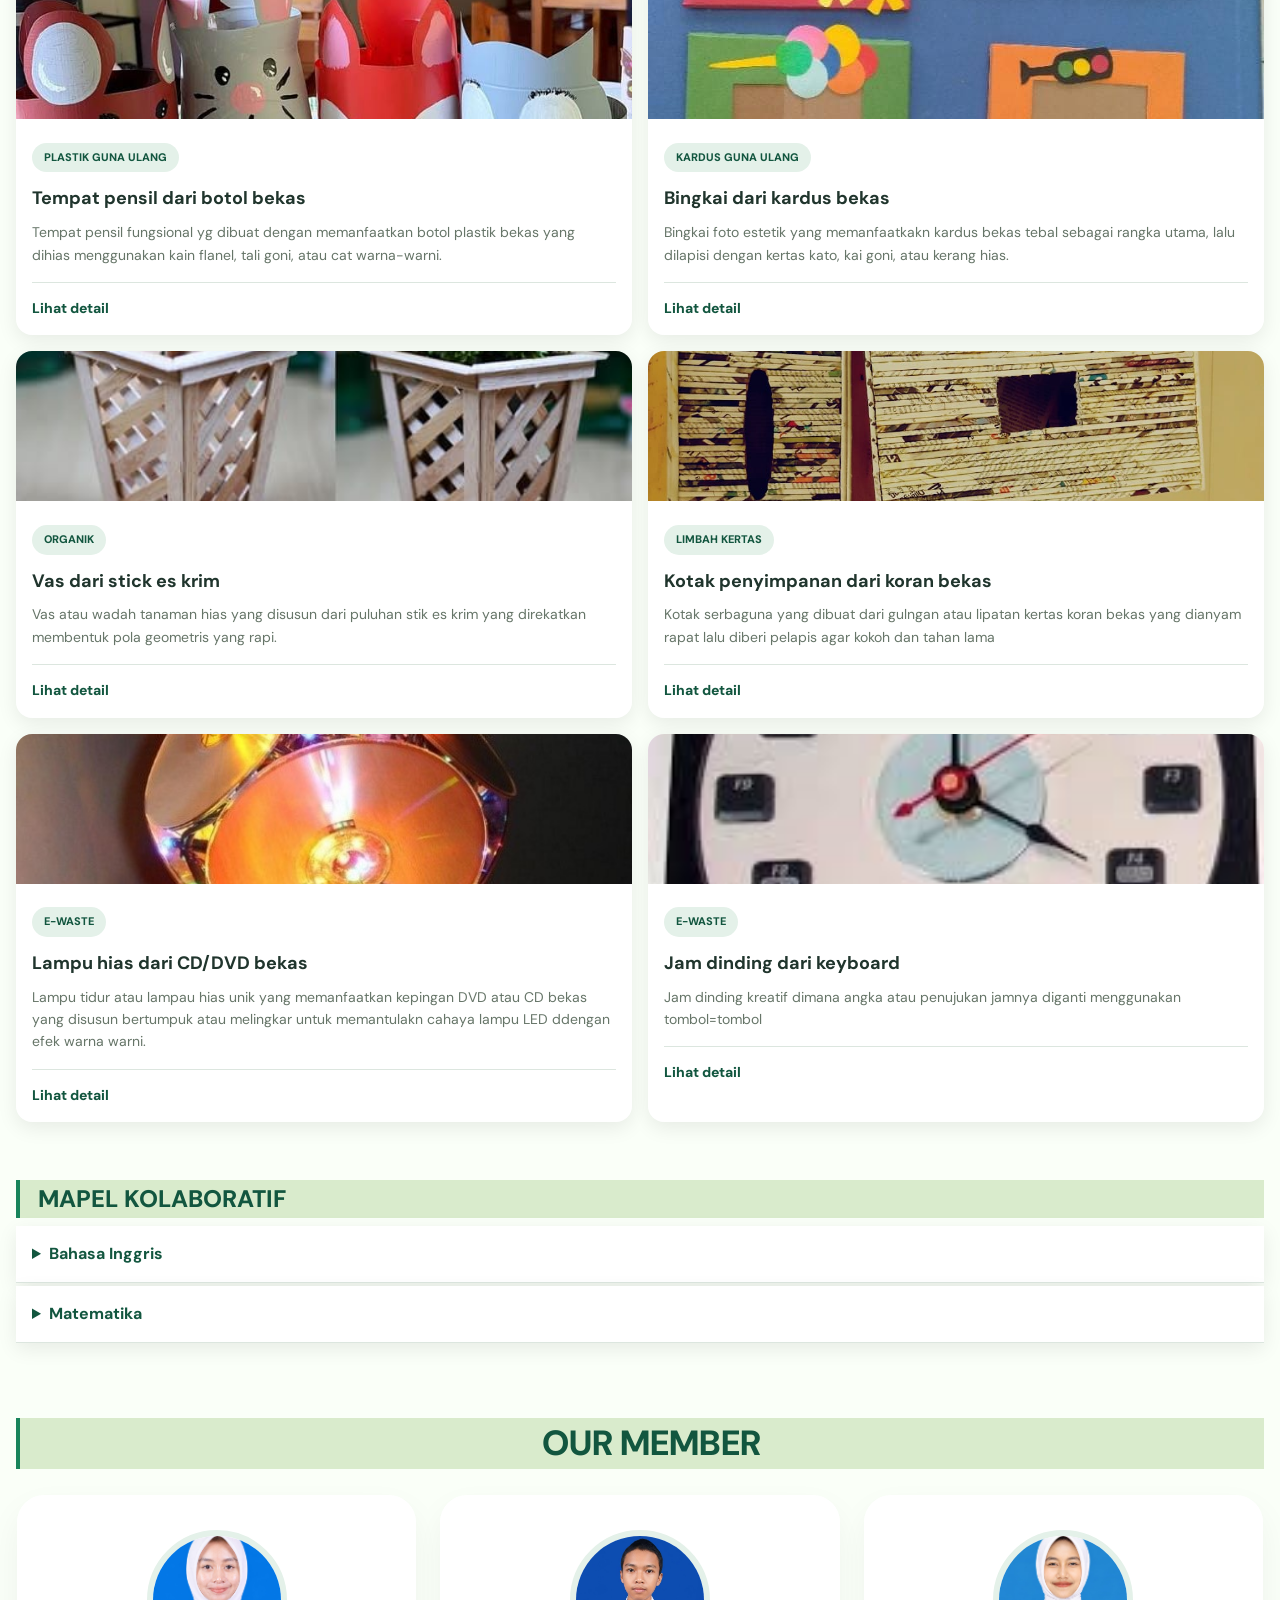
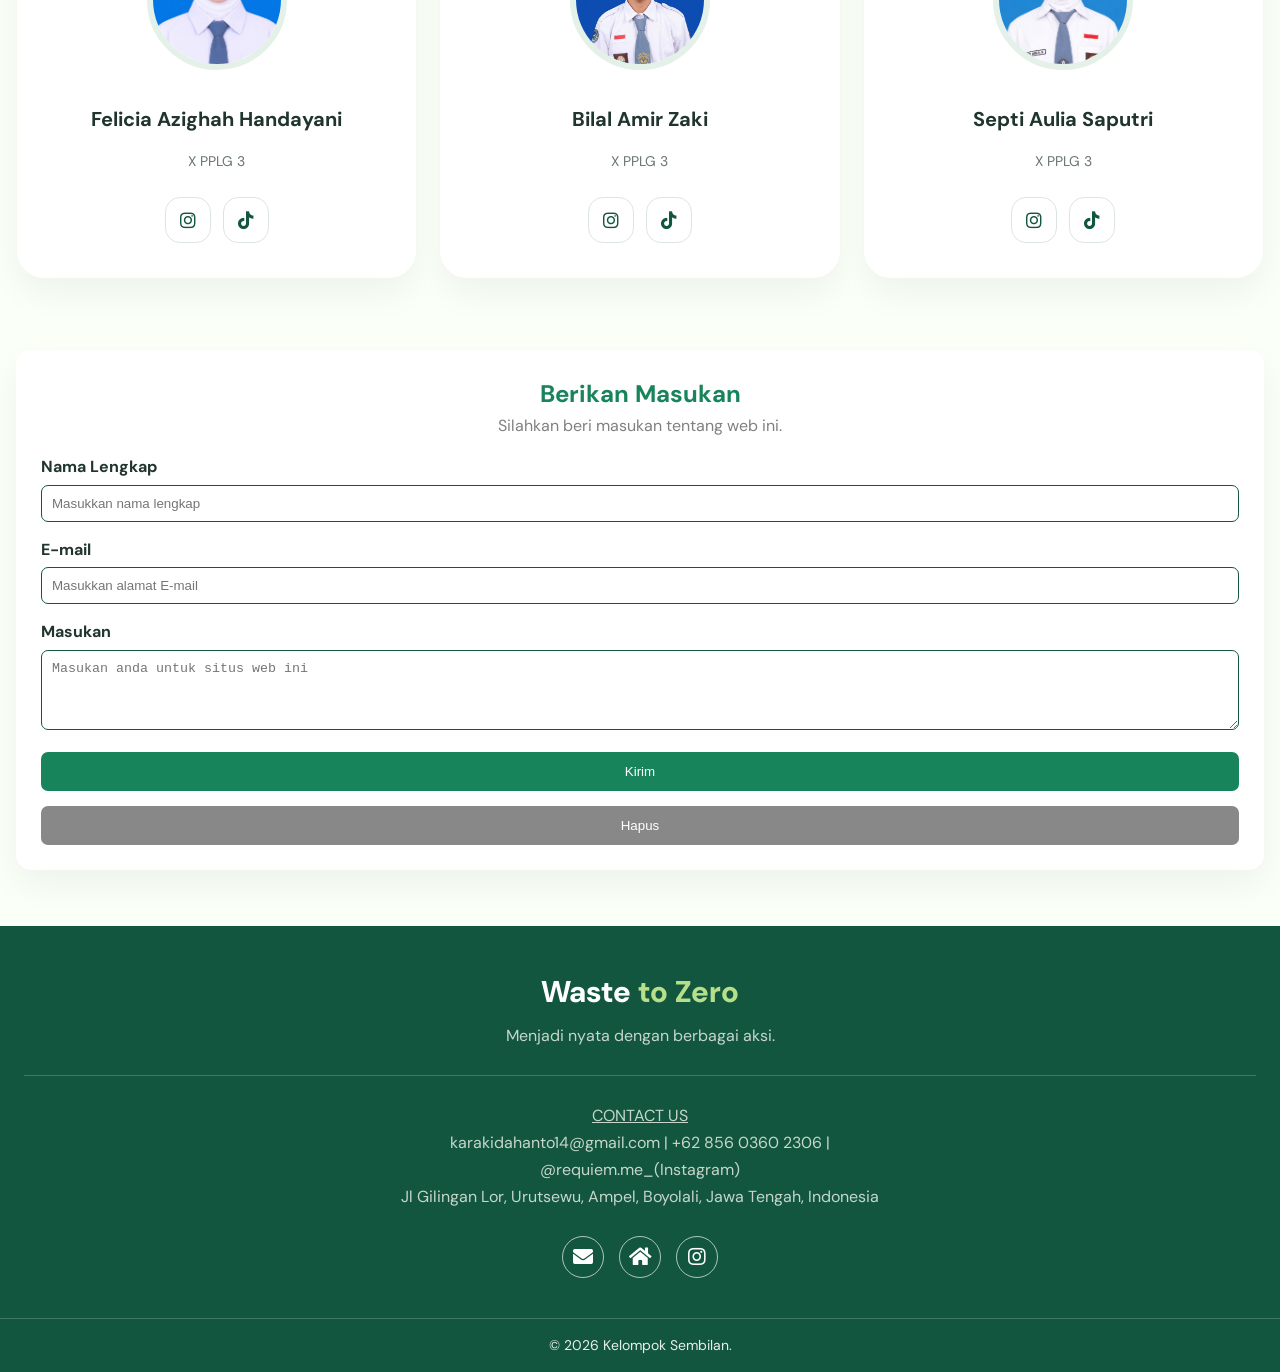
==== commit 59fee488: "ay forgor" ====
--- a/index.html
+++ b/index.html
@@ -436,14 +436,15 @@
     <footer class="footer">
         <div class="footer-content">
             <h2>Waste <span>to Zero</span></h2>
-            <p>Menjadi nyata dengan berbagai aksi.</p>
+            <p>Menjadi nyata dengan berbagai aksi.</p><br>
+            <div class="footer-bottom"></div><br>
+            <p><ins>CONTACT US</ins> <br>karakidahanto14@gmail.com |  +62 856 0360 2306 | @requiem.me_(Instagram) <br>Jl Gilingan Lor, Urutsewu, Ampel, Boyolali, Jawa Tengah, Indonesia</p>
             <div class="footer-social">
                 <a href="mailto:karakidahanto14@gmail.com"><i class="fas fa-envelope"></i></a>
                 <a href="#home"><i class="fas fa-home" aria-hidden="true"></i></a>
                 <a href="https://instagram.com/requiem.me_"><i class="fab fa-instagram"></i></a>
             </div>
         </div>
-        
         <div class="footer-bottom">
             <p>&copy; 2026 Kelompok Sembilan.</p>
         </div>
